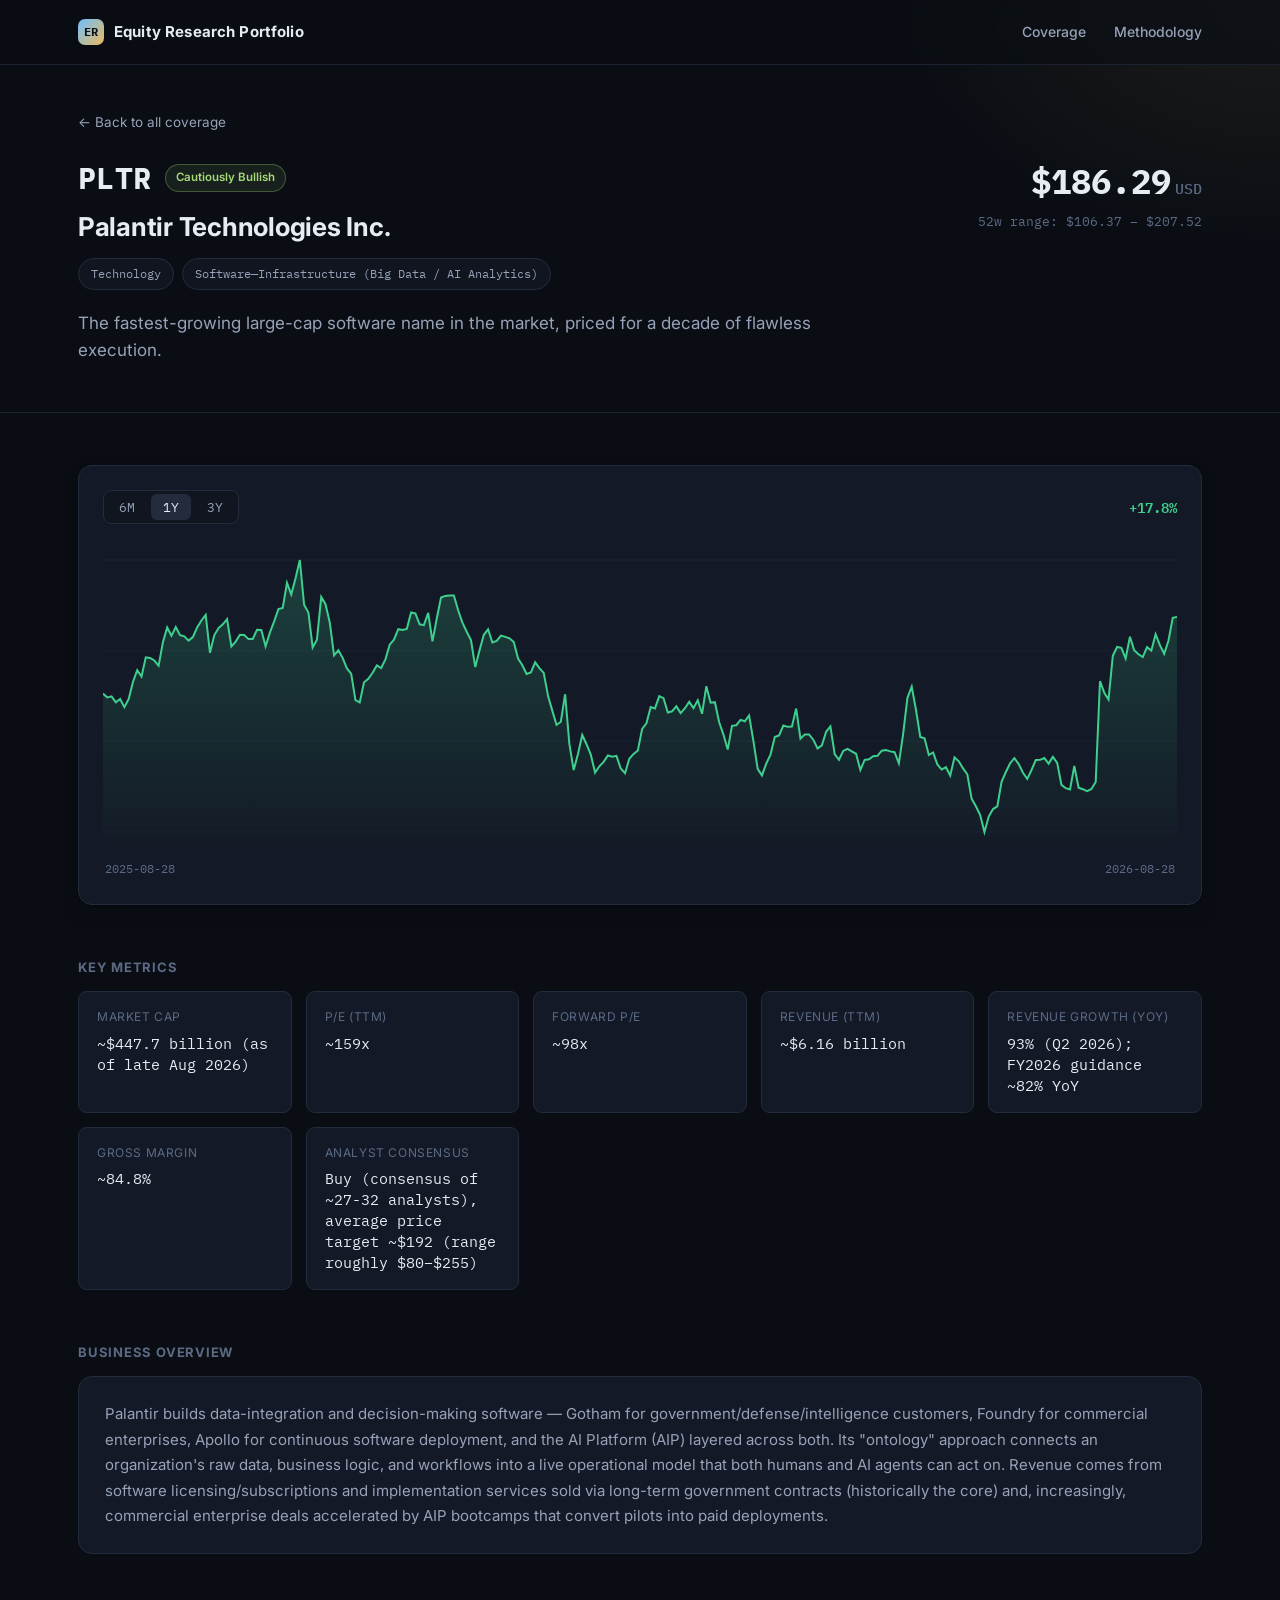
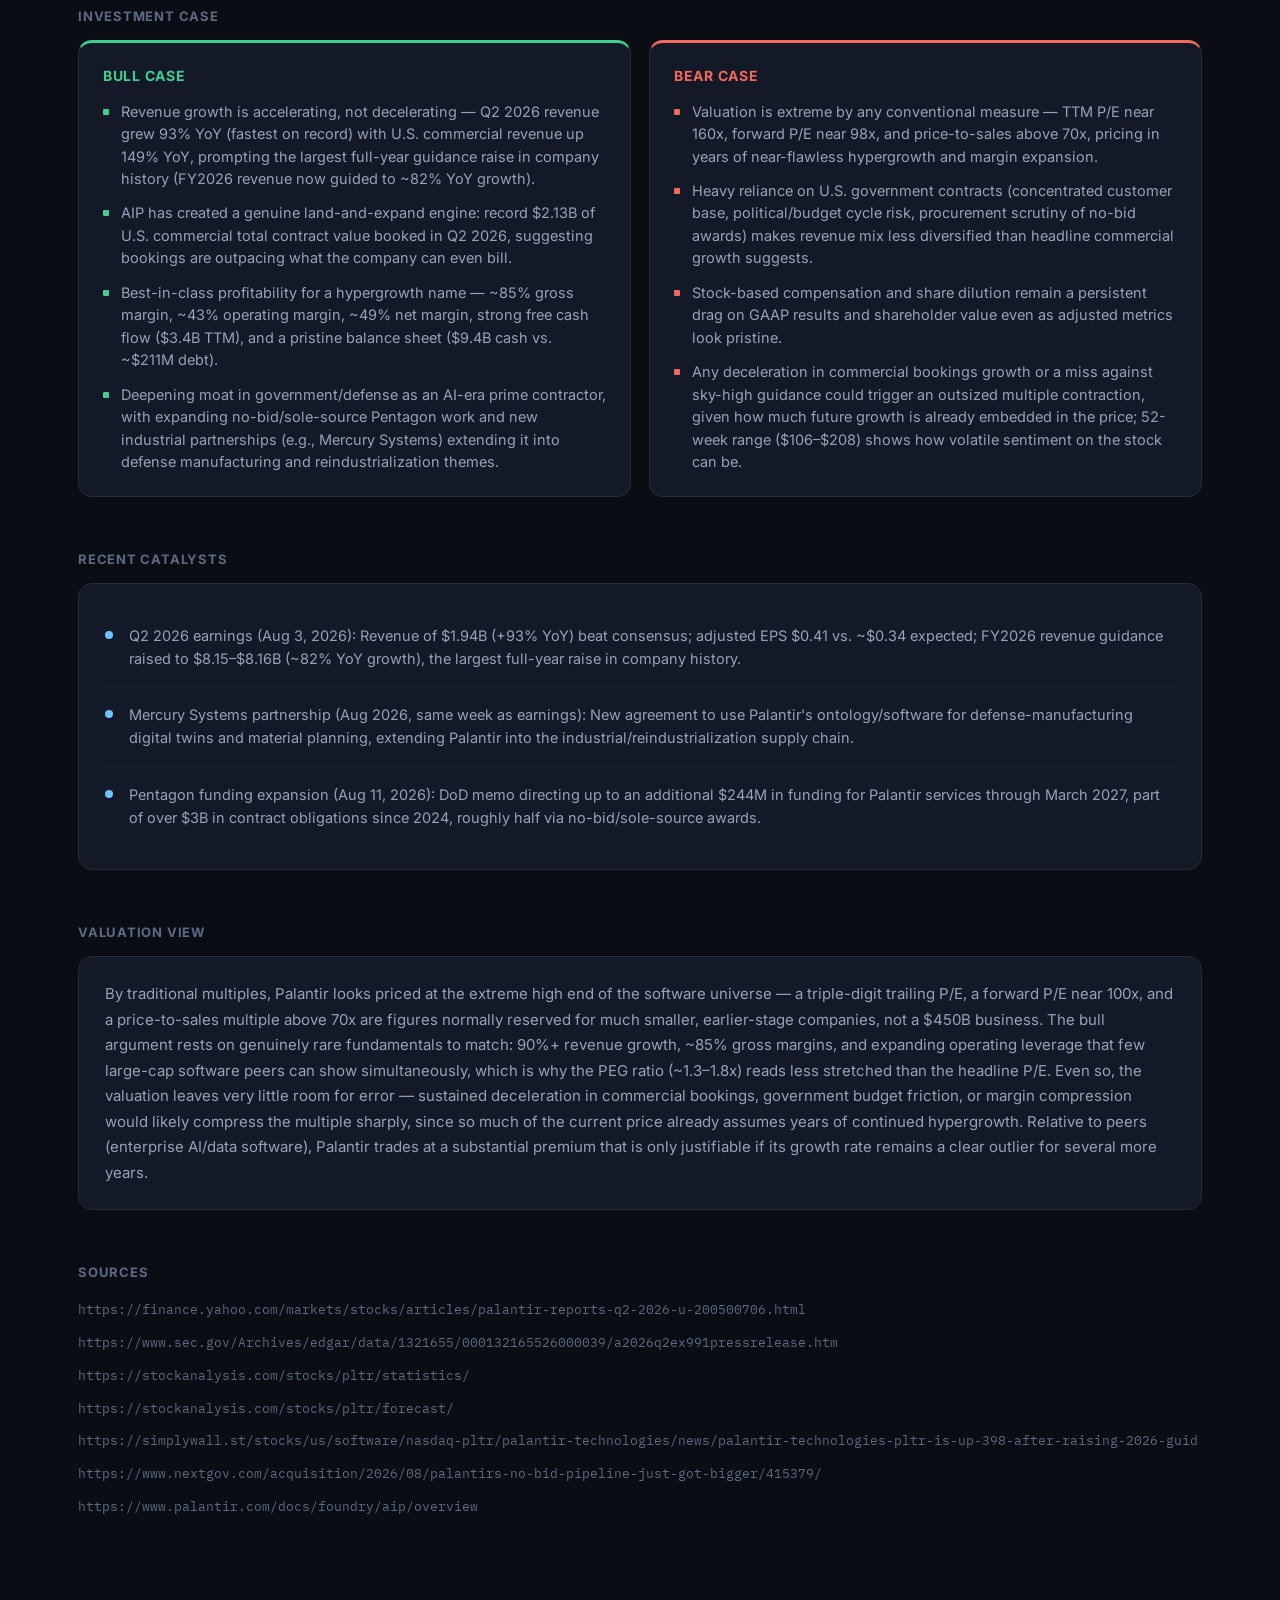
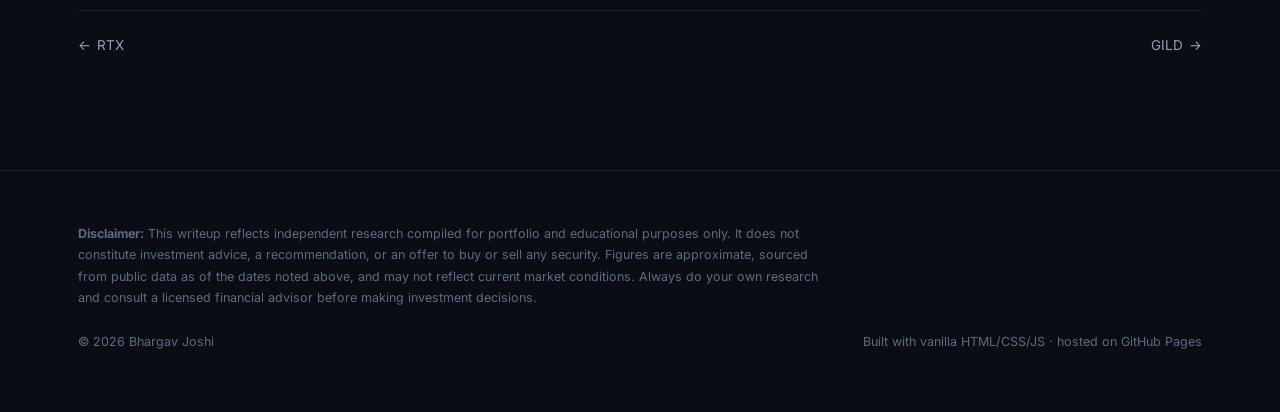
==== stock.html @ eecbaeab "Initial equity research portfolio site Static HTML/CSS/JS site covering PLTR, GILD, HIMX, CRWD, IFX," ====
<!DOCTYPE html>
<html lang="en">
<head>
<meta charset="UTF-8">
<meta name="viewport" content="width=device-width, initial-scale=1.0">
<title>Equity Research</title>
<link rel="preconnect" href="https://fonts.googleapis.com">
<link rel="preconnect" href="https://fonts.gstatic.com" crossorigin>
<link href="https://fonts.googleapis.com/css2?family=Inter:wght@400;500;600;700;800&family=IBM+Plex+Mono:wght@400;500;600;700&display=swap" rel="stylesheet">
<link rel="stylesheet" href="assets/css/style.css">
<link rel="icon" href="data:,">
</head>
<body>

<nav class="topnav">
  <div class="wrap">
    <a href="index.html" class="brand"><span class="mark">ER</span> Equity Research Portfolio</a>
    <div class="navlinks">
      <a href="index.html#coverage">Coverage</a>
      <a href="index.html#methodology">Methodology</a>
    </div>
  </div>
</nav>

<header class="stock-header">
  <div class="wrap">
    <a href="index.html" class="back-link">← Back to all coverage</a>
    <div class="stock-header-top">
      <div>
        <div class="stock-title-row">
          <span class="ticker" id="sh-ticker"></span>
          <span class="stance-badge" id="sh-stance"></span>
        </div>
        <h1 class="company-title" id="sh-company"></h1>
        <div class="stock-header-tags">
          <span class="pill" id="sh-sector"></span>
          <span class="pill" id="sh-industry"></span>
        </div>
      </div>
      <div class="price-block">
        <div class="price-now" id="sh-price"></div>
        <div class="price-range" id="sh-range"></div>
      </div>
    </div>
    <p class="tagline-full" id="sh-tagline"></p>
  </div>
</header>

<section class="section">
  <div class="wrap">
    <div class="chart-panel" id="chart-panel">
      <div class="chart-panel-head">
        <div class="range-toggle">
          <button data-months="6">6M</button>
          <button data-months="12" class="active">1Y</button>
          <button data-months="36">3Y</button>
        </div>
        <span class="chart-return"></span>
      </div>
      <div class="chart-svg-wrap"></div>
      <div class="chart-axis-labels"></div>
    </div>
  </div>
</section>

<section class="section" style="padding-top:0;">
  <div class="wrap">
    <p class="subhead">Key Metrics</p>
    <div class="metrics-grid" id="metrics-grid"></div>
  </div>
</section>

<section class="section" style="padding-top:0;">
  <div class="wrap">
    <p class="subhead">Business Overview</p>
    <div class="prose-panel"><p id="business-overview"></p></div>
  </div>
</section>

<section class="section" style="padding-top:0;">
  <div class="wrap">
    <p class="subhead">Investment Case</p>
    <div class="two-col">
      <div class="case-panel bull">
        <p class="case-title">Bull case</p>
        <ul class="case-list" id="bull-list"></ul>
      </div>
      <div class="case-panel bear">
        <p class="case-title">Bear case</p>
        <ul class="case-list" id="bear-list"></ul>
      </div>
    </div>
  </div>
</section>

<section class="section" style="padding-top:0;">
  <div class="wrap">
    <p class="subhead">Recent Catalysts</p>
    <div class="prose-panel">
      <div class="catalyst-list" id="catalyst-list"></div>
    </div>
  </div>
</section>

<section class="section" style="padding-top:0;">
  <div class="wrap">
    <p class="subhead">Valuation View</p>
    <div class="prose-panel"><p id="valuation-view"></p></div>
  </div>
</section>

<section class="section" style="padding-top:0;">
  <div class="wrap">
    <p class="subhead">Sources</p>
    <ul class="sources-list" id="sources-list"></ul>
  </div>
</section>

<section class="section mt-40" style="padding-top:0;">
  <div class="wrap">
    <div style="display:flex; justify-content:space-between; border-top:1px solid var(--border-soft); padding-top:24px;">
      <a href="#" id="prev-link" class="back-link">← <span class="pnav-ticker"></span></a>
      <a href="#" id="next-link" class="back-link"><span class="pnav-ticker"></span> →</a>
    </div>
  </div>
</section>

<footer>
  <div class="wrap">
    <p class="disclaimer">
      <strong>Disclaimer:</strong> This writeup reflects independent research compiled for portfolio and educational purposes only. It does not constitute investment advice, a recommendation, or an offer to buy or sell any security. Figures are approximate, sourced from public data as of the dates noted above, and may not reflect current market conditions. Always do your own research and consult a licensed financial advisor before making investment decisions.
    </p>
    <div class="footer-bottom">
      <span>© 2026 Bhargav Joshi</span>
      <span>Built with vanilla HTML/CSS/JS · hosted on GitHub Pages</span>
    </div>
  </div>
</footer>

<script src="assets/data/research-data.js"></script>
<script src="assets/data/price-data.js"></script>
<script src="assets/data/price-summary.js"></script>
<script src="assets/js/chart.js"></script>
<script src="assets/js/main.js"></script>
<script>SiteRender.renderStockPage();</script>
</body>
</html>
---- assets/css/style.css ----
/* ---------- Design tokens ---------- */
:root {
  --bg: #0a0e14;
  --bg-elevated: #10151f;
  --card: #131926;
  --card-hover: #17203050;
  --border: #232c3d;
  --border-soft: #1a2231;
  --text: #e7ebf3;
  --text-dim: #97a2b8;
  --text-faint: #5c6a84;
  --accent: #6fc0ff;
  --accent-strong: #8fd3ff;
  --brand: #edb95e;
  --pos: #3ecf8e;
  --neg: #f2685c;
  --pos-bg: rgba(62, 207, 142, 0.12);
  --neg-bg: rgba(242, 104, 92, 0.12);
  --radius: 14px;
  --radius-sm: 9px;
  --font-sans: 'Inter', -apple-system, BlinkMacSystemFont, 'Segoe UI', sans-serif;
  --font-mono: 'IBM Plex Mono', 'SFMono-Regular', Consolas, monospace;
  --shadow-card: 0 1px 2px rgba(0,0,0,0.4), 0 8px 24px -12px rgba(0,0,0,0.55);
  --maxw: 1180px;
}

* { box-sizing: border-box; }
html { scroll-behavior: smooth; }

body {
  margin: 0;
  background: var(--bg);
  background-image:
    radial-gradient(ellipse 900px 500px at 15% -10%, rgba(111,192,255,0.10), transparent 60%),
    radial-gradient(ellipse 700px 450px at 100% 0%, rgba(237,185,94,0.08), transparent 55%);
  color: var(--text);
  font-family: var(--font-sans);
  font-size: 16px;
  line-height: 1.55;
  -webkit-font-smoothing: antialiased;
}

a { color: var(--accent); text-decoration: none; }
a:hover { color: var(--accent-strong); }

.wrap {
  max-width: var(--maxw);
  margin: 0 auto;
  padding: 0 28px;
}

/* ---------- Top nav ---------- */
.topnav {
  border-bottom: 1px solid var(--border-soft);
  background: rgba(10,14,20,0.72);
  backdrop-filter: blur(10px);
  position: sticky;
  top: 0;
  z-index: 40;
}
.topnav .wrap {
  display: flex;
  align-items: center;
  justify-content: space-between;
  height: 64px;
}
.brand {
  display: flex;
  align-items: center;
  gap: 10px;
  font-weight: 700;
  font-size: 15px;
  color: var(--text);
  letter-spacing: 0.01em;
}
.brand .mark {
  width: 26px; height: 26px;
  border-radius: 7px;
  background: linear-gradient(135deg, var(--accent), var(--brand));
  display: flex; align-items: center; justify-content: center;
  font-family: var(--font-mono);
  font-weight: 700;
  font-size: 12px;
  color: #08101c;
}
.brand:hover { color: var(--text); }
.navlinks { display: flex; gap: 28px; align-items: center; }
.navlinks a {
  color: var(--text-dim);
  font-size: 14px;
  font-weight: 500;
}
.navlinks a:hover { color: var(--text); }

/* ---------- Hero ---------- */
.hero {
  padding: 76px 0 48px;
  border-bottom: 1px solid var(--border-soft);
}
.eyebrow {
  font-family: var(--font-mono);
  font-size: 12.5px;
  letter-spacing: 0.12em;
  text-transform: uppercase;
  color: var(--accent);
  margin: 0 0 16px;
  display: flex;
  align-items: center;
  gap: 10px;
}
.eyebrow::before {
  content: '';
  width: 7px; height: 7px;
  border-radius: 50%;
  background: var(--pos);
  box-shadow: 0 0 0 3px var(--pos-bg);
}
h1.hero-title {
  font-size: clamp(32px, 4.4vw, 50px);
  line-height: 1.08;
  letter-spacing: -0.02em;
  margin: 0 0 18px;
  max-width: 820px;
}
h1.hero-title .accent { color: var(--accent-strong); }
.hero-sub {
  font-size: 17px;
  color: var(--text-dim);
  max-width: 640px;
  margin: 0 0 28px;
}
.hero-meta {
  display: flex;
  flex-wrap: wrap;
  gap: 10px;
}
.pill {
  font-family: var(--font-mono);
  font-size: 12px;
  color: var(--text-dim);
  border: 1px solid var(--border);
  background: var(--bg-elevated);
  padding: 6px 12px;
  border-radius: 999px;
}

/* ---------- Section headings ---------- */
.section {
  padding: 52px 0;
}
.section-head {
  display: flex;
  align-items: baseline;
  justify-content: space-between;
  gap: 20px;
  margin-bottom: 28px;
  flex-wrap: wrap;
}
.section-head h2 {
  font-size: 22px;
  margin: 0;
  letter-spacing: -0.01em;
}
.section-head p {
  margin: 4px 0 0;
  color: var(--text-dim);
  font-size: 14.5px;
}

/* ---------- Stock grid / cards ---------- */
.grid {
  display: grid;
  grid-template-columns: repeat(auto-fill, minmax(320px, 1fr));
  gap: 18px;
}
.stock-card {
  background: var(--card);
  border: 1px solid var(--border);
  border-radius: var(--radius);
  padding: 22px;
  display: flex;
  flex-direction: column;
  gap: 14px;
  transition: border-color .15s ease, transform .15s ease, box-shadow .15s ease;
  box-shadow: var(--shadow-card);
}
.stock-card:hover {
  border-color: #34415c;
  transform: translateY(-2px);
}
.stock-card-top {
  display: flex;
  align-items: flex-start;
  justify-content: space-between;
  gap: 12px;
}
.ticker-block { display: flex; flex-direction: column; gap: 4px; }
.ticker {
  font-family: var(--font-mono);
  font-weight: 700;
  font-size: 20px;
  letter-spacing: 0.01em;
}
.company-name {
  color: var(--text-dim);
  font-size: 13.5px;
}
.sector-tag {
  font-size: 11px;
  color: var(--text-faint);
  text-transform: uppercase;
  letter-spacing: 0.06em;
}
.return-badge {
  font-family: var(--font-mono);
  font-weight: 600;
  font-size: 13.5px;
  padding: 5px 10px;
  border-radius: 8px;
  white-space: nowrap;
}
.return-badge.pos { color: var(--pos); background: var(--pos-bg); }
.return-badge.neg { color: var(--neg); background: var(--neg-bg); }

.spark-wrap { height: 52px; }
.spark-wrap svg { width: 100%; height: 100%; display: block; }

.stock-card-tagline {
  font-size: 14px;
  color: var(--text-dim);
  line-height: 1.5;
  flex-grow: 1;
}
.stock-card-bottom {
  display: flex;
  align-items: center;
  justify-content: space-between;
  padding-top: 10px;
  border-top: 1px solid var(--border-soft);
}
.stance-badge {
  font-size: 11.5px;
  font-weight: 600;
  padding: 4px 10px;
  border-radius: 999px;
  border: 1px solid;
}
.stance-bullish { color: var(--pos); border-color: rgba(62,207,142,0.35); background: var(--pos-bg); }
.stance-cautiously-bullish { color: #a6d977; border-color: rgba(166,217,119,0.3); background: rgba(166,217,119,0.09); }
.stance-neutral { color: var(--text-dim); border-color: var(--border); background: var(--bg-elevated); }
.stance-cautiously-bearish { color: #e0a95e; border-color: rgba(224,169,94,0.3); background: rgba(224,169,94,0.09); }
.stance-bearish { color: var(--neg); border-color: rgba(242,104,92,0.35); background: var(--neg-bg); }

.card-link {
  font-size: 13.5px;
  font-weight: 600;
  color: var(--accent);
  display: inline-flex;
  align-items: center;
  gap: 4px;
}
.stock-card:hover .card-link { color: var(--accent-strong); }

/* ---------- Stock detail page ---------- */
.stock-header {
  padding: 44px 0 32px;
  border-bottom: 1px solid var(--border-soft);
}
.back-link {
  font-size: 13.5px;
  color: var(--text-dim);
  display: inline-flex;
  align-items: center;
  gap: 6px;
  margin-bottom: 22px;
}
.back-link:hover { color: var(--text); }
.stock-header-top {
  display: flex;
  align-items: flex-start;
  justify-content: space-between;
  gap: 24px;
  flex-wrap: wrap;
}
.stock-title-row {
  display: flex;
  align-items: center;
  gap: 14px;
  flex-wrap: wrap;
}
.stock-title-row .ticker { font-size: 30px; }
h1.company-title {
  font-size: 26px;
  margin: 6px 0 8px;
  letter-spacing: -0.01em;
}
.stock-header-tags {
  display: flex;
  gap: 8px;
  flex-wrap: wrap;
  margin-top: 10px;
}
.price-block { text-align: right; }
.price-now {
  font-family: var(--font-mono);
  font-size: 34px;
  font-weight: 700;
}
.price-currency { font-size: 15px; color: var(--text-faint); font-weight: 500; margin-left: 4px; }
.price-range {
  font-size: 12.5px;
  color: var(--text-faint);
  font-family: var(--font-mono);
  margin-top: 4px;
}
.tagline-full {
  margin-top: 20px;
  font-size: 17px;
  color: var(--text-dim);
  max-width: 760px;
}

/* Chart panel */
.chart-panel {
  background: var(--card);
  border: 1px solid var(--border);
  border-radius: var(--radius);
  padding: 24px 24px 12px;
  box-shadow: var(--shadow-card);
}
.chart-panel-head {
  display: flex;
  align-items: center;
  justify-content: space-between;
  margin-bottom: 12px;
  flex-wrap: wrap;
  gap: 12px;
}
.range-toggle {
  display: flex;
  gap: 4px;
  background: var(--bg-elevated);
  border: 1px solid var(--border);
  border-radius: 8px;
  padding: 3px;
}
.range-toggle button {
  font-family: var(--font-mono);
  font-size: 12.5px;
  background: transparent;
  border: none;
  color: var(--text-dim);
  padding: 5px 12px;
  border-radius: 6px;
  cursor: pointer;
  transition: all .12s ease;
}
.range-toggle button.active {
  background: var(--border);
  color: var(--text);
}
.chart-return {
  font-family: var(--font-mono);
  font-size: 14px;
  font-weight: 600;
}
.chart-svg-wrap { width: 100%; }
.chart-svg-wrap svg { width: 100%; height: 320px; display: block; }
.chart-axis-labels {
  display: flex;
  justify-content: space-between;
  font-family: var(--font-mono);
  font-size: 11.5px;
  color: var(--text-faint);
  padding: 4px 2px 14px;
}

/* Metrics grid */
.metrics-grid {
  display: grid;
  grid-template-columns: repeat(auto-fit, minmax(200px, 1fr));
  gap: 14px;
}
.metric-card {
  background: var(--card);
  border: 1px solid var(--border);
  border-radius: var(--radius-sm);
  padding: 16px 18px;
}
.metric-label {
  font-size: 12px;
  color: var(--text-faint);
  text-transform: uppercase;
  letter-spacing: 0.05em;
  margin-bottom: 6px;
}
.metric-value {
  font-family: var(--font-mono);
  font-size: 15px;
  color: var(--text);
  line-height: 1.4;
}

/* Two column bull/bear */
.two-col {
  display: grid;
  grid-template-columns: 1fr 1fr;
  gap: 18px;
}
@media (max-width: 760px) { .two-col { grid-template-columns: 1fr; } }

.case-panel {
  background: var(--card);
  border: 1px solid var(--border);
  border-radius: var(--radius);
  padding: 22px 24px;
}
.case-panel.bull { border-top: 3px solid var(--pos); }
.case-panel.bear { border-top: 3px solid var(--neg); }
.case-title {
  font-size: 14px;
  font-weight: 700;
  text-transform: uppercase;
  letter-spacing: 0.05em;
  margin: 0 0 14px;
  display: flex;
  align-items: center;
  gap: 8px;
}
.case-panel.bull .case-title { color: var(--pos); }
.case-panel.bear .case-title { color: var(--neg); }
.case-list {
  margin: 0;
  padding: 0;
  list-style: none;
  display: flex;
  flex-direction: column;
  gap: 12px;
}
.case-list li {
  font-size: 14.5px;
  color: var(--text-dim);
  padding-left: 18px;
  position: relative;
  line-height: 1.55;
}
.case-list li::before {
  content: '';
  position: absolute;
  left: 0; top: 8px;
  width: 6px; height: 6px;
  border-radius: 1px;
  background: var(--text-faint);
}
.case-panel.bull .case-list li::before { background: var(--pos); }
.case-panel.bear .case-list li::before { background: var(--neg); }

/* Prose / body text panels */
.prose-panel {
  background: var(--card);
  border: 1px solid var(--border);
  border-radius: var(--radius);
  padding: 24px 26px;
}
.prose-panel p { margin: 0; color: var(--text-dim); font-size: 15px; line-height: 1.7; }
.prose-panel + .prose-panel { margin-top: 16px; }

/* Catalysts timeline */
.catalyst-list {
  display: flex;
  flex-direction: column;
  gap: 0;
}
.catalyst-item {
  display: flex;
  gap: 16px;
  padding: 16px 0;
  border-bottom: 1px solid var(--border-soft);
}
.catalyst-item:last-child { border-bottom: none; }
.catalyst-dot {
  flex-shrink: 0;
  width: 8px; height: 8px;
  border-radius: 50%;
  background: var(--accent);
  margin-top: 7px;
}
.catalyst-text { font-size: 14.5px; color: var(--text-dim); line-height: 1.6; }

/* Sources */
.sources-list {
  display: flex;
  flex-direction: column;
  gap: 8px;
  margin: 0;
  padding: 0;
  list-style: none;
}
.sources-list a {
  font-size: 13px;
  font-family: var(--font-mono);
  color: var(--text-faint);
  word-break: break-all;
}
.sources-list a:hover { color: var(--accent); }

/* Footer */
footer {
  border-top: 1px solid var(--border-soft);
  padding: 40px 0 60px;
  margin-top: 40px;
}
.disclaimer {
  font-size: 12.5px;
  color: var(--text-faint);
  line-height: 1.7;
  max-width: 760px;
}
.footer-bottom {
  display: flex;
  justify-content: space-between;
  align-items: center;
  margin-top: 24px;
  flex-wrap: wrap;
  gap: 12px;
  font-size: 12.5px;
  color: var(--text-faint);
}

/* Utility */
.subhead {
  font-size: 13px;
  font-weight: 700;
  text-transform: uppercase;
  letter-spacing: 0.06em;
  color: var(--text-faint);
  margin: 0 0 14px;
}
.mt-40 { margin-top: 40px; }
.mt-52 { margin-top: 52px; }

@media (max-width: 640px) {
  .wrap { padding: 0 18px; }
  .hero { padding: 52px 0 36px; }
  .price-block { text-align: left; }
  .stock-header-top { flex-direction: column; }
}
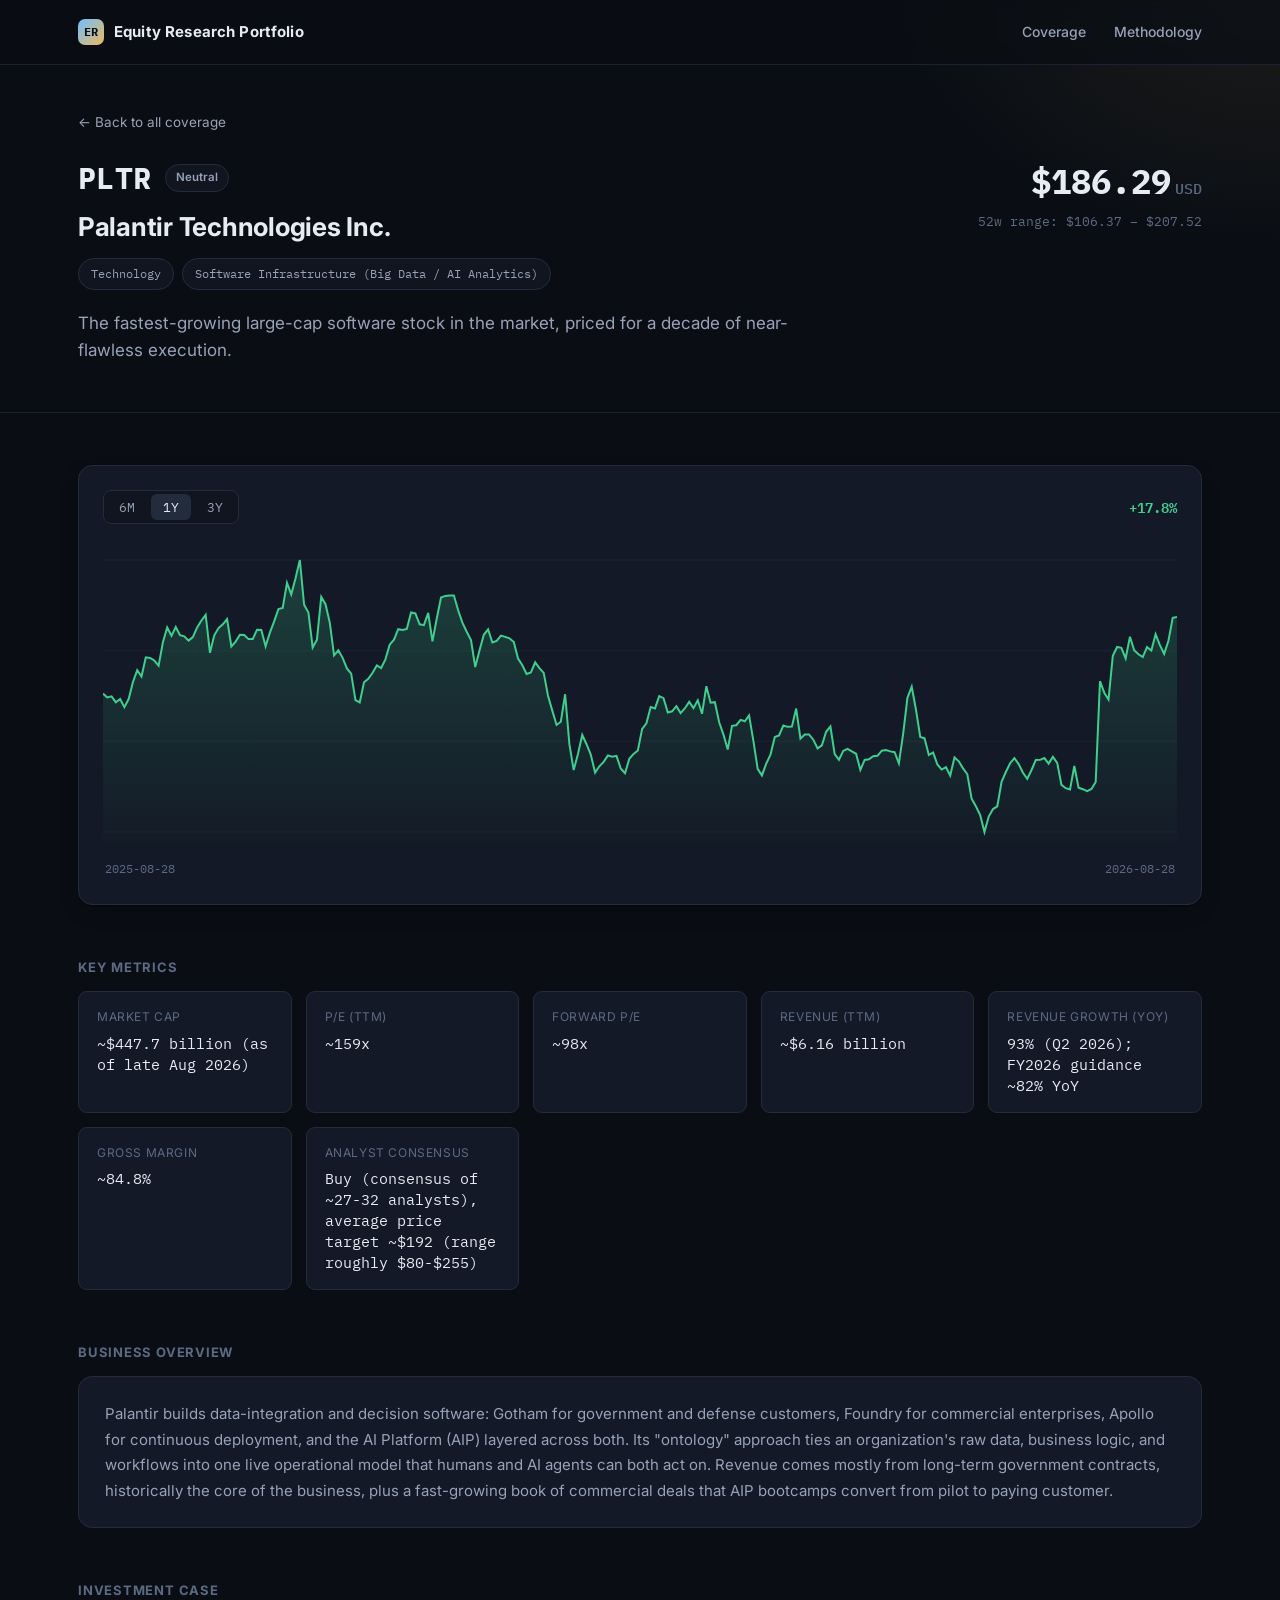
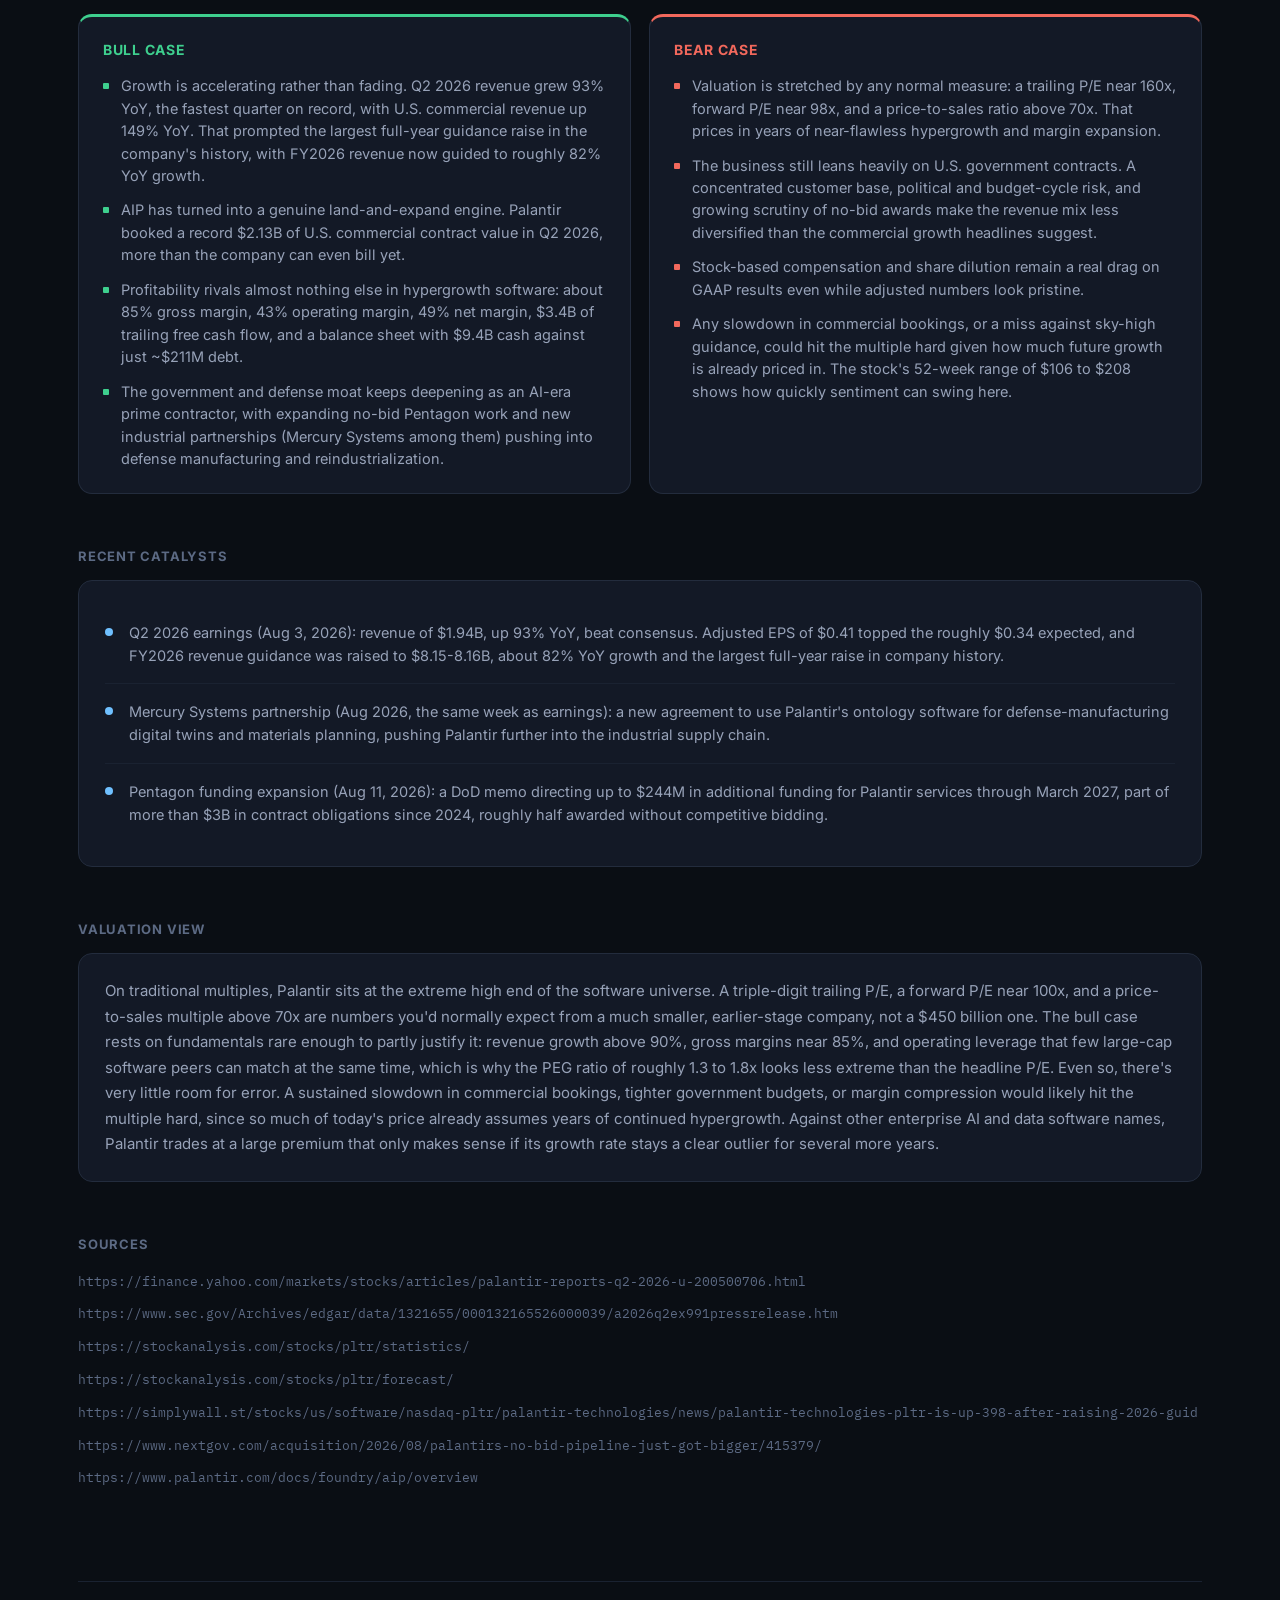
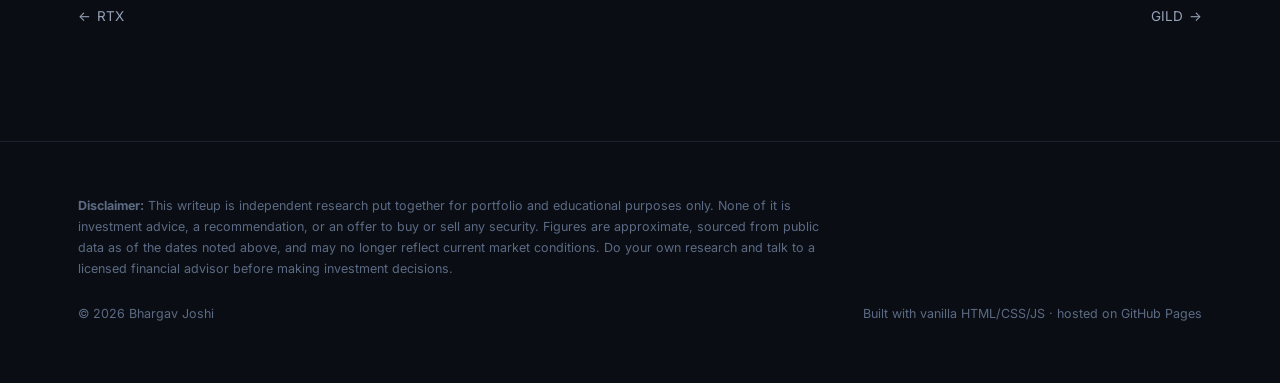
==== commit c04216ba: "Rewrite research copy for a more natural, human voice Strip em dashes and stock AI phrasing from all" ====
--- a/stock.html
+++ b/stock.html
@@ -128,7 +128,7 @@
 <footer>
   <div class="wrap">
     <p class="disclaimer">
-      <strong>Disclaimer:</strong> This writeup reflects independent research compiled for portfolio and educational purposes only. It does not constitute investment advice, a recommendation, or an offer to buy or sell any security. Figures are approximate, sourced from public data as of the dates noted above, and may not reflect current market conditions. Always do your own research and consult a licensed financial advisor before making investment decisions.
+      <strong>Disclaimer:</strong> This writeup is independent research put together for portfolio and educational purposes only. None of it is investment advice, a recommendation, or an offer to buy or sell any security. Figures are approximate, sourced from public data as of the dates noted above, and may no longer reflect current market conditions. Do your own research and talk to a licensed financial advisor before making investment decisions.
     </p>
     <div class="footer-bottom">
       <span>© 2026 Bhargav Joshi</span>
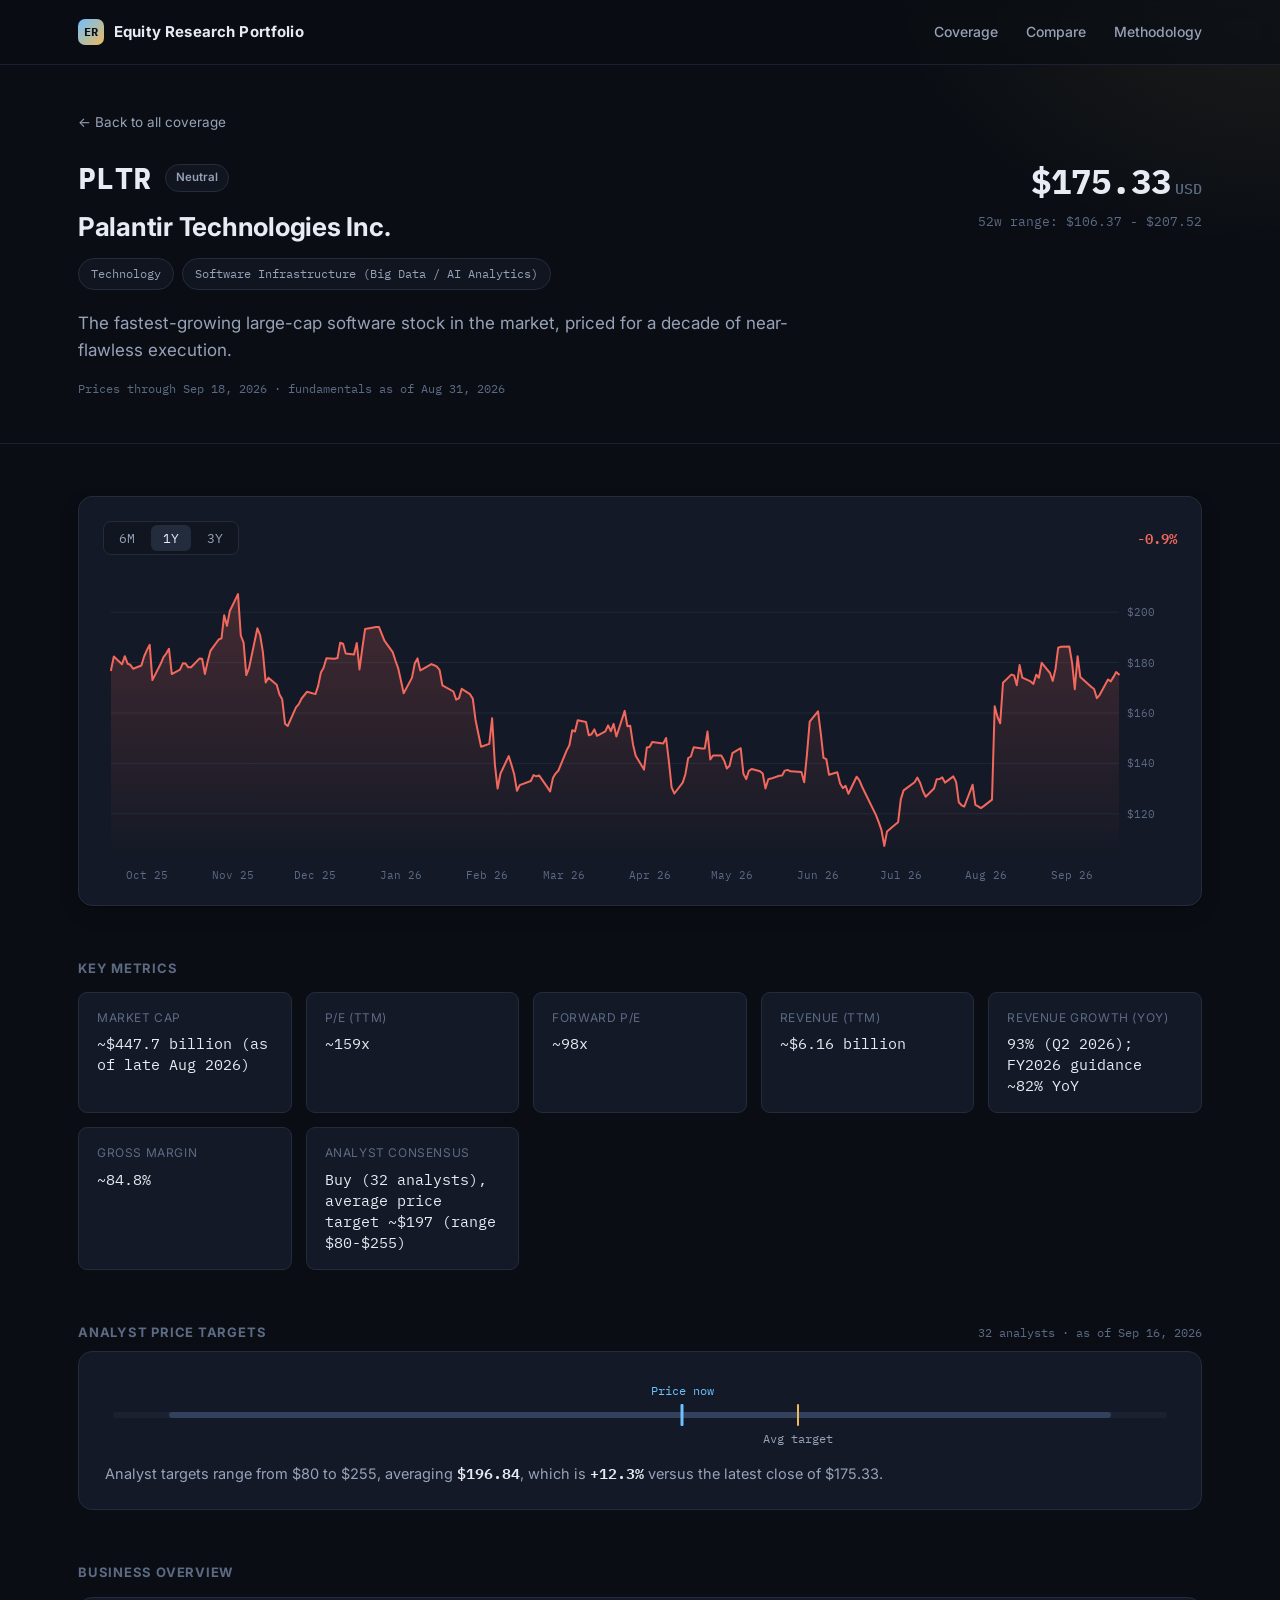
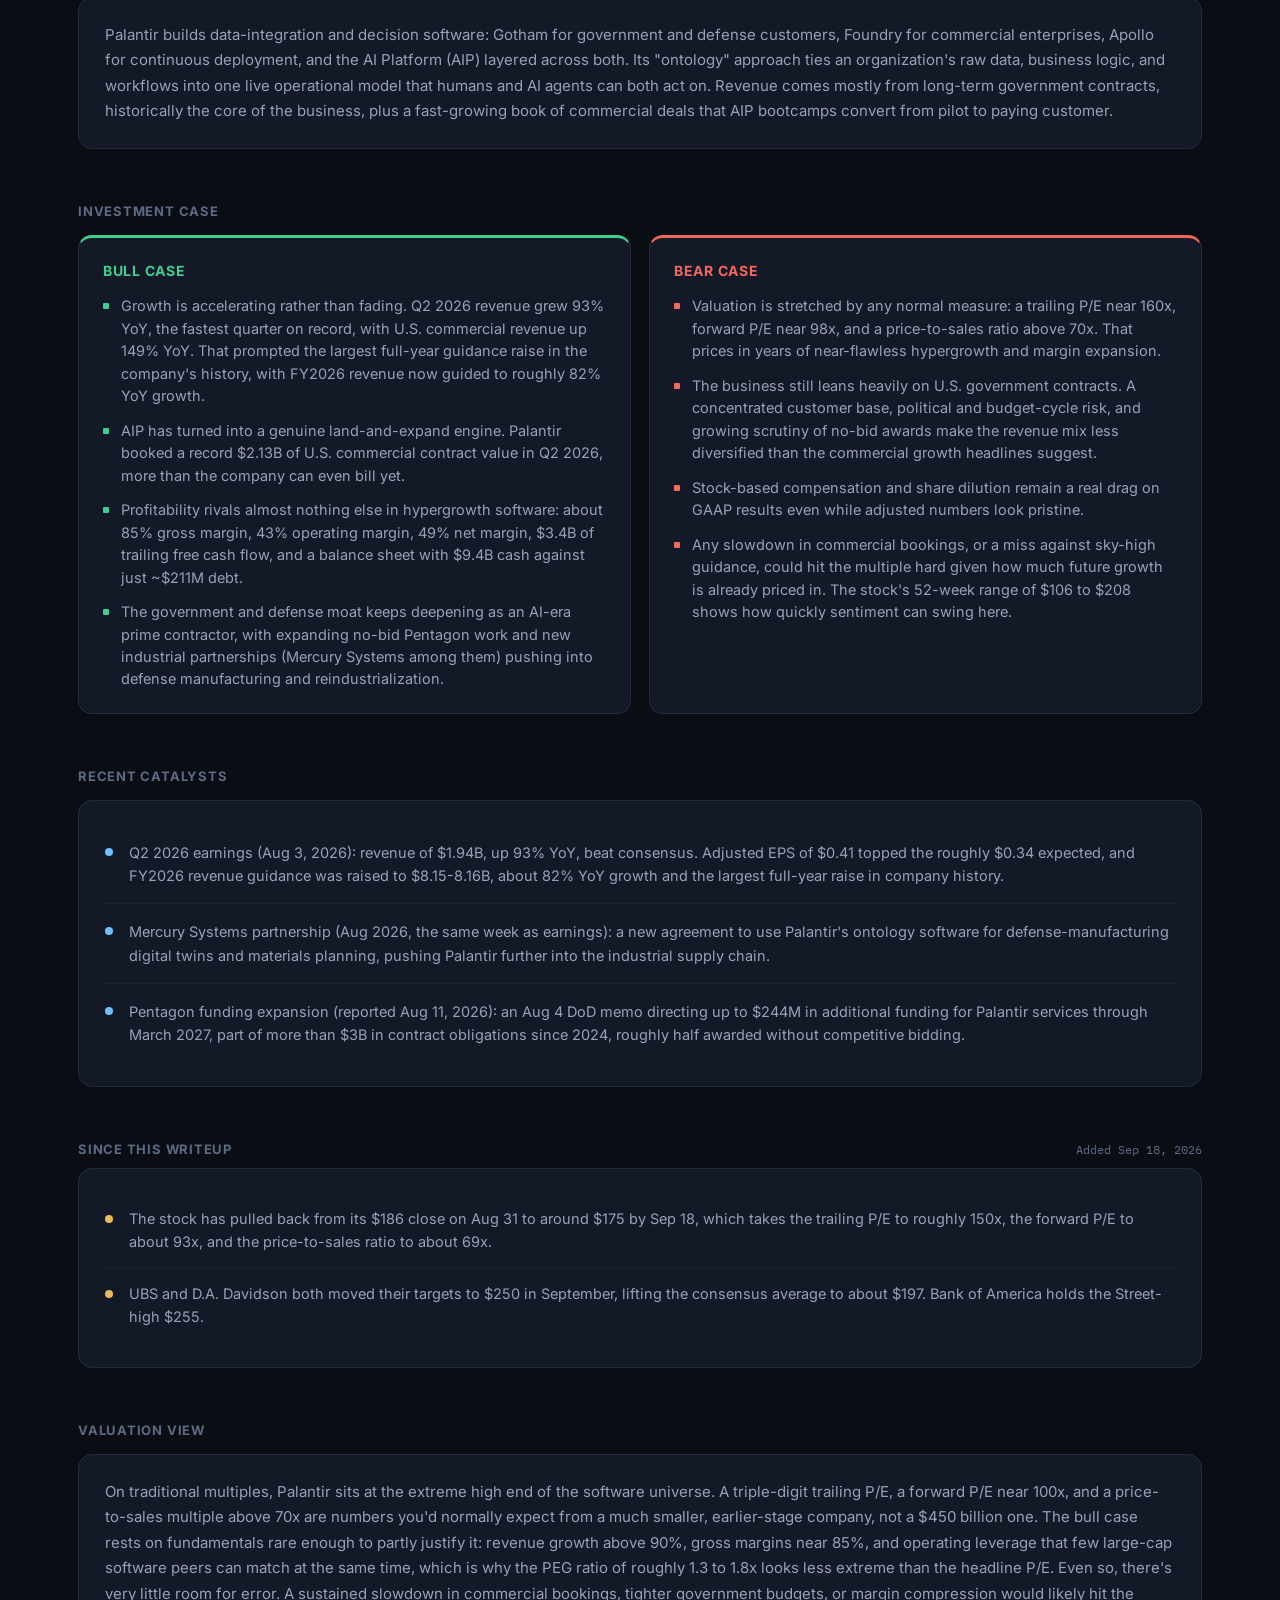
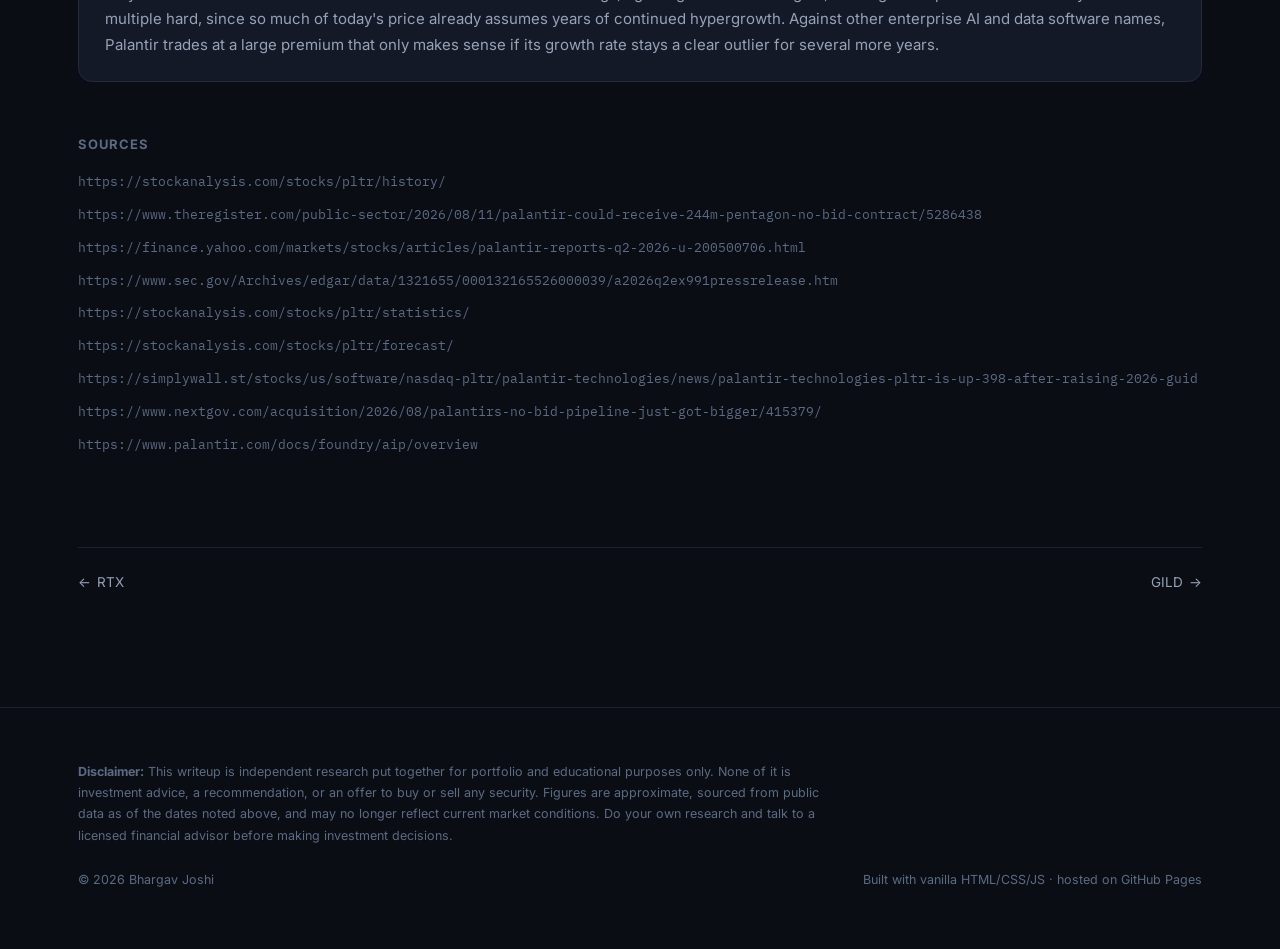
==== commit 4a33f376: "Add interactive charts, compare page, fact-check corrections, and data automation Charts: rewrite th" ====
--- a/stock.html
+++ b/stock.html
@@ -3,20 +3,28 @@
 <head>
 <meta charset="UTF-8">
 <meta name="viewport" content="width=device-width, initial-scale=1.0">
-<title>Equity Research</title>
+<title>Equity Research | Bhargav Joshi</title>
+<meta name="description" content="Equity research writeup with price chart, key metrics, bull and bear case, and valuation view.">
+<meta property="og:type" content="website">
+<meta property="og:site_name" content="Equity Research Portfolio">
+<meta property="og:title" content="Equity Research Portfolio | Bhargav Joshi">
+<meta property="og:description" content="Independent equity research on Palantir, Gilead, Himax, CrowdStrike, Infineon, Micron, and RTX, with interactive price charts.">
+<meta property="og:image" content="https://bhargavjoshiportfolio.github.io/equityresearch/assets/img/og.png">
+<meta name="twitter:card" content="summary_large_image">
 <link rel="preconnect" href="https://fonts.googleapis.com">
 <link rel="preconnect" href="https://fonts.gstatic.com" crossorigin>
 <link href="https://fonts.googleapis.com/css2?family=Inter:wght@400;500;600;700;800&family=IBM+Plex+Mono:wght@400;500;600;700&display=swap" rel="stylesheet">
 <link rel="stylesheet" href="assets/css/style.css">
-<link rel="icon" href="data:,">
+<link rel="icon" type="image/svg+xml" href="assets/img/favicon.svg">
 </head>
 <body>
 
 <nav class="topnav">
   <div class="wrap">
-    <a href="index.html" class="brand"><span class="mark">ER</span> Equity Research Portfolio</a>
+    <a href="index.html" class="brand"><span class="mark">ER</span><span class="brand-text">Equity Research Portfolio</span></a>
     <div class="navlinks">
       <a href="index.html#coverage">Coverage</a>
+      <a href="compare.html">Compare</a>
       <a href="index.html#methodology">Methodology</a>
     </div>
   </div>
@@ -24,7 +32,7 @@
 
 <header class="stock-header">
   <div class="wrap">
-    <a href="index.html" class="back-link">← Back to all coverage</a>
+    <a href="index.html" class="back-link">&larr; Back to all coverage</a>
     <div class="stock-header-top">
       <div>
         <div class="stock-title-row">
@@ -43,6 +51,7 @@
       </div>
     </div>
     <p class="tagline-full" id="sh-tagline"></p>
+    <p class="asof" id="sh-asof"></p>
   </div>
 </header>
 
@@ -50,15 +59,14 @@
   <div class="wrap">
     <div class="chart-panel" id="chart-panel">
       <div class="chart-panel-head">
-        <div class="range-toggle">
-          <button data-months="6">6M</button>
-          <button data-months="12" class="active">1Y</button>
-          <button data-months="36">3Y</button>
+        <div class="range-toggle" role="group" aria-label="Chart range">
+          <button type="button" data-months="6" aria-pressed="false">6M</button>
+          <button type="button" data-months="12" class="active" aria-pressed="true">1Y</button>
+          <button type="button" data-months="36" aria-pressed="false">3Y</button>
         </div>
-        <span class="chart-return"></span>
+        <span class="chart-return" id="chart-return"></span>
       </div>
-      <div class="chart-svg-wrap"></div>
-      <div class="chart-axis-labels"></div>
+      <div id="chart"></div>
     </div>
   </div>
 </section>
@@ -70,10 +78,27 @@
   </div>
 </section>
 
+<section class="section" style="padding-top:0;" id="targets-section">
+  <div class="wrap">
+    <div class="panel-head">
+      <p class="subhead">Analyst Price Targets</p>
+      <p class="asof" id="targets-asof"></p>
+    </div>
+    <div class="pt-panel" id="targets-panel"></div>
+  </div>
+</section>
+
 <section class="section" style="padding-top:0;">
   <div class="wrap">
     <p class="subhead">Business Overview</p>
     <div class="prose-panel"><p id="business-overview"></p></div>
+  </div>
+</section>
+
+<section class="section" style="padding-top:0;" id="take-section" hidden>
+  <div class="wrap">
+    <p class="subhead">My Take</p>
+    <div class="prose-panel take"><p id="my-take"></p></div>
   </div>
 </section>
 
@@ -102,6 +127,16 @@
   </div>
 </section>
 
+<section class="section" style="padding-top:0;" id="updates-section" hidden>
+  <div class="wrap">
+    <div class="panel-head">
+      <p class="subhead">Since This Writeup</p>
+      <p class="asof" id="updates-asof"></p>
+    </div>
+    <div class="prose-panel"><div id="updates-list"></div></div>
+  </div>
+</section>
+
 <section class="section" style="padding-top:0;">
   <div class="wrap">
     <p class="subhead">Valuation View</p>
@@ -119,8 +154,8 @@
 <section class="section mt-40" style="padding-top:0;">
   <div class="wrap">
     <div style="display:flex; justify-content:space-between; border-top:1px solid var(--border-soft); padding-top:24px;">
-      <a href="#" id="prev-link" class="back-link">← <span class="pnav-ticker"></span></a>
-      <a href="#" id="next-link" class="back-link"><span class="pnav-ticker"></span> →</a>
+      <a href="#" id="prev-link" class="back-link">&larr; <span class="pnav-ticker"></span></a>
+      <a href="#" id="next-link" class="back-link"><span class="pnav-ticker"></span> &rarr;</a>
     </div>
   </div>
 </section>
@@ -131,8 +166,8 @@
       <strong>Disclaimer:</strong> This writeup is independent research put together for portfolio and educational purposes only. None of it is investment advice, a recommendation, or an offer to buy or sell any security. Figures are approximate, sourced from public data as of the dates noted above, and may no longer reflect current market conditions. Do your own research and talk to a licensed financial advisor before making investment decisions.
     </p>
     <div class="footer-bottom">
-      <span>© 2026 Bhargav Joshi</span>
-      <span>Built with vanilla HTML/CSS/JS · hosted on GitHub Pages</span>
+      <span>&copy; 2026 Bhargav Joshi</span>
+      <span>Built with vanilla HTML/CSS/JS &middot; hosted on GitHub Pages</span>
     </div>
   </div>
 </footer>
@@ -140,6 +175,7 @@
 <script src="assets/data/research-data.js"></script>
 <script src="assets/data/price-data.js"></script>
 <script src="assets/data/price-summary.js"></script>
+<script src="assets/data/price-meta.js"></script>
 <script src="assets/js/chart.js"></script>
 <script src="assets/js/main.js"></script>
 <script>SiteRender.renderStockPage();</script>
--- a/assets/css/style.css
+++ b/assets/css/style.css
@@ -223,7 +223,9 @@
 .return-badge.neg { color: var(--neg); background: var(--neg-bg); }
 
 .spark-wrap { height: 52px; }
-.spark-wrap svg { width: 100%; height: 100%; display: block; }
+.spark { position: relative; height: 52px; }
+.spark svg { display: block; width: calc(100% - 6px); height: 100%; }
+.spark-dot { position: absolute; right: 0; width: 7px; height: 7px; border-radius: 50%; transform: translateY(-50%); }
 
 .stock-card-tagline {
   font-size: 14px;
@@ -364,15 +366,10 @@
   font-size: 14px;
   font-weight: 600;
 }
-.chart-svg-wrap { width: 100%; }
-.chart-svg-wrap svg { width: 100%; height: 320px; display: block; }
-.chart-axis-labels {
-  display: flex;
-  justify-content: space-between;
-  font-family: var(--font-mono);
-  font-size: 11.5px;
-  color: var(--text-faint);
-  padding: 4px 2px 14px;
+.chart-panel { padding-bottom: 18px; }
+.range-toggle button:focus-visible, .chip:focus-visible, .legend-item:focus-visible, .select:focus-visible {
+  outline: 2px solid var(--accent);
+  outline-offset: 2px;
 }
 
 /* Metrics grid */
@@ -545,3 +542,121 @@
   .price-block { text-align: left; }
   .stock-header-top { flex-direction: column; }
 }
+
+/* ---------- Interactive line chart ---------- */
+.lc { position: relative; width: 100%; touch-action: pan-y; outline: none; -webkit-tap-highlight-color: transparent; }
+.lc:focus-visible { outline: 2px solid var(--accent); outline-offset: 4px; border-radius: 6px; }
+.lc svg { display: block; }
+.lc-tip {
+  position: absolute;
+  z-index: 5;
+  pointer-events: none;
+  min-width: 120px;
+  padding: 8px 11px;
+  background: var(--bg-elevated);
+  border: 1px solid var(--border);
+  border-radius: 9px;
+  box-shadow: 0 8px 24px -8px rgba(0, 0, 0, 0.65);
+  font-size: 12px;
+}
+.lc-tip[hidden] { display: none; }
+.lc-tip-date { color: var(--text-dim); font-family: var(--font-mono); font-size: 11.5px; margin-bottom: 6px; }
+.lc-tip-row { display: flex; align-items: center; gap: 8px; line-height: 1.65; white-space: nowrap; }
+.lc-tip-row b { font-family: var(--font-mono); font-weight: 600; color: var(--text); }
+.lc-tip-row span { color: var(--text-dim); }
+.lc-tip-key { flex: none; width: 12px; border-top: 2.5px solid; border-radius: 2px; }
+.lc-tip-key.dashed { border-top-style: dashed; }
+
+/* ---------- Controls, chips, selects ---------- */
+.controls { display: flex; flex-wrap: wrap; align-items: center; gap: 12px 22px; margin-bottom: 22px; }
+.control-label { font-size: 12px; color: var(--text-faint); text-transform: uppercase; letter-spacing: 0.06em; margin-right: 8px; }
+.control { display: flex; align-items: center; }
+.chip-group { display: flex; flex-wrap: wrap; gap: 6px; }
+.chip {
+  font: 500 13px var(--font-sans);
+  background: var(--bg-elevated);
+  border: 1px solid var(--border);
+  color: var(--text-dim);
+  padding: 6px 13px;
+  border-radius: 999px;
+  cursor: pointer;
+  transition: background .12s ease, color .12s ease;
+}
+.chip:hover { color: var(--text); }
+.chip[aria-pressed="true"] { background: var(--border); color: var(--text); border-color: #34415c; }
+.select {
+  font: 500 13px var(--font-sans);
+  background: var(--bg-elevated);
+  border: 1px solid var(--border);
+  color: var(--text);
+  padding: 6px 10px;
+  border-radius: 8px;
+}
+.empty-note { color: var(--text-dim); font-size: 14px; padding: 24px 0; }
+
+/* ---------- Compare page ---------- */
+.legend { display: flex; flex-wrap: wrap; gap: 8px; margin: 4px 0 16px; }
+.legend-item {
+  display: inline-flex;
+  align-items: center;
+  gap: 8px;
+  font: 500 13px var(--font-sans);
+  background: var(--bg-elevated);
+  border: 1px solid var(--border);
+  color: var(--text);
+  padding: 6px 12px;
+  border-radius: 999px;
+  cursor: pointer;
+}
+.legend-item .key { width: 14px; border-top: 3px solid; border-radius: 2px; }
+.legend-item .key.dashed { border-top-style: dashed; border-top-width: 2px; }
+.legend-item .ret { font-family: var(--font-mono); font-size: 12px; color: var(--text-dim); }
+.legend-item[aria-pressed="false"] { opacity: 0.45; }
+.legend-item[aria-pressed="false"] .name { text-decoration: line-through; }
+.table-wrap { overflow-x: auto; background: var(--card); border: 1px solid var(--border); border-radius: var(--radius); }
+table.data { width: 100%; border-collapse: collapse; font-size: 14px; }
+table.data th, table.data td { padding: 12px 18px; text-align: right; border-bottom: 1px solid var(--border-soft); white-space: nowrap; }
+table.data th:first-child, table.data td:first-child { text-align: left; }
+table.data tr:last-child td { border-bottom: none; }
+table.data th { font-size: 12px; font-weight: 600; color: var(--text-faint); text-transform: uppercase; letter-spacing: 0.05em; }
+table.data td { font-family: var(--font-mono); }
+table.data td:first-child { font-family: var(--font-sans); font-weight: 600; }
+table.data td.pos { color: var(--pos); }
+table.data td.neg { color: var(--neg); }
+table.data tr.hl td { background: rgba(255, 255, 255, 0.03); }
+.note { font-size: 12.5px; color: var(--text-faint); line-height: 1.65; margin-top: 12px; max-width: 760px; }
+
+/* ---------- Stock page extras ---------- */
+.asof { font-family: var(--font-mono); font-size: 12px; color: var(--text-faint); margin-top: 14px; }
+.take { border-left: 3px solid var(--brand); }
+.take p { color: var(--text); }
+.pt-panel { background: var(--card); border: 1px solid var(--border); border-radius: var(--radius); padding: 22px 26px 24px; }
+.pt-track { position: relative; height: 6px; background: var(--border-soft); border-radius: 3px; margin: 38px 8px 44px; }
+.pt-range { position: absolute; top: 0; bottom: 0; background: #34415c; border-radius: 3px; }
+.pt-marker { position: absolute; top: 50%; width: 2px; height: 22px; transform: translate(-50%, -50%); background: var(--brand); border-radius: 1px; }
+.pt-marker span { position: absolute; left: 50%; transform: translateX(-50%); white-space: nowrap; font-family: var(--font-mono); font-size: 11.5px; color: var(--text-dim); }
+.pt-marker.avg span { top: 26px; }
+.pt-marker.now { background: var(--accent); width: 3px; }
+.pt-marker.now span { bottom: 26px; color: var(--accent); }
+.pt-summary { font-size: 14.5px; color: var(--text-dim); line-height: 1.65; margin: 0; }
+.pt-summary strong { color: var(--text); font-family: var(--font-mono); font-weight: 600; }
+.update-item { display: flex; gap: 16px; padding: 14px 0; border-bottom: 1px solid var(--border-soft); font-size: 14.5px; color: var(--text-dim); line-height: 1.6; }
+.update-item:last-child { border-bottom: none; }
+.update-item::before { content: ''; flex: none; width: 8px; height: 8px; margin-top: 8px; border-radius: 50%; background: var(--brand); }
+.panel-head { display: flex; align-items: baseline; justify-content: space-between; gap: 12px; margin-bottom: 8px; }
+.panel-head .subhead { margin: 0; }
+.panel-head .asof { margin: 0; }
+.nav-active { color: var(--text) !important; }
+a.pill:hover { color: var(--text); border-color: #34415c; }
+@media (max-width: 640px) {
+  .controls { gap: 14px; }
+  .pt-panel { padding: 18px 16px 20px; }
+  table.data th, table.data td { padding: 10px 12px; }
+  .eyebrow { letter-spacing: 0.06em; font-size: 11.5px; }
+}
+.brand { white-space: nowrap; }
+@media (max-width: 560px) {
+  .brand-text { display: none; }
+  .navlinks { gap: 18px; }
+  .topnav .wrap { height: 56px; }
+}
